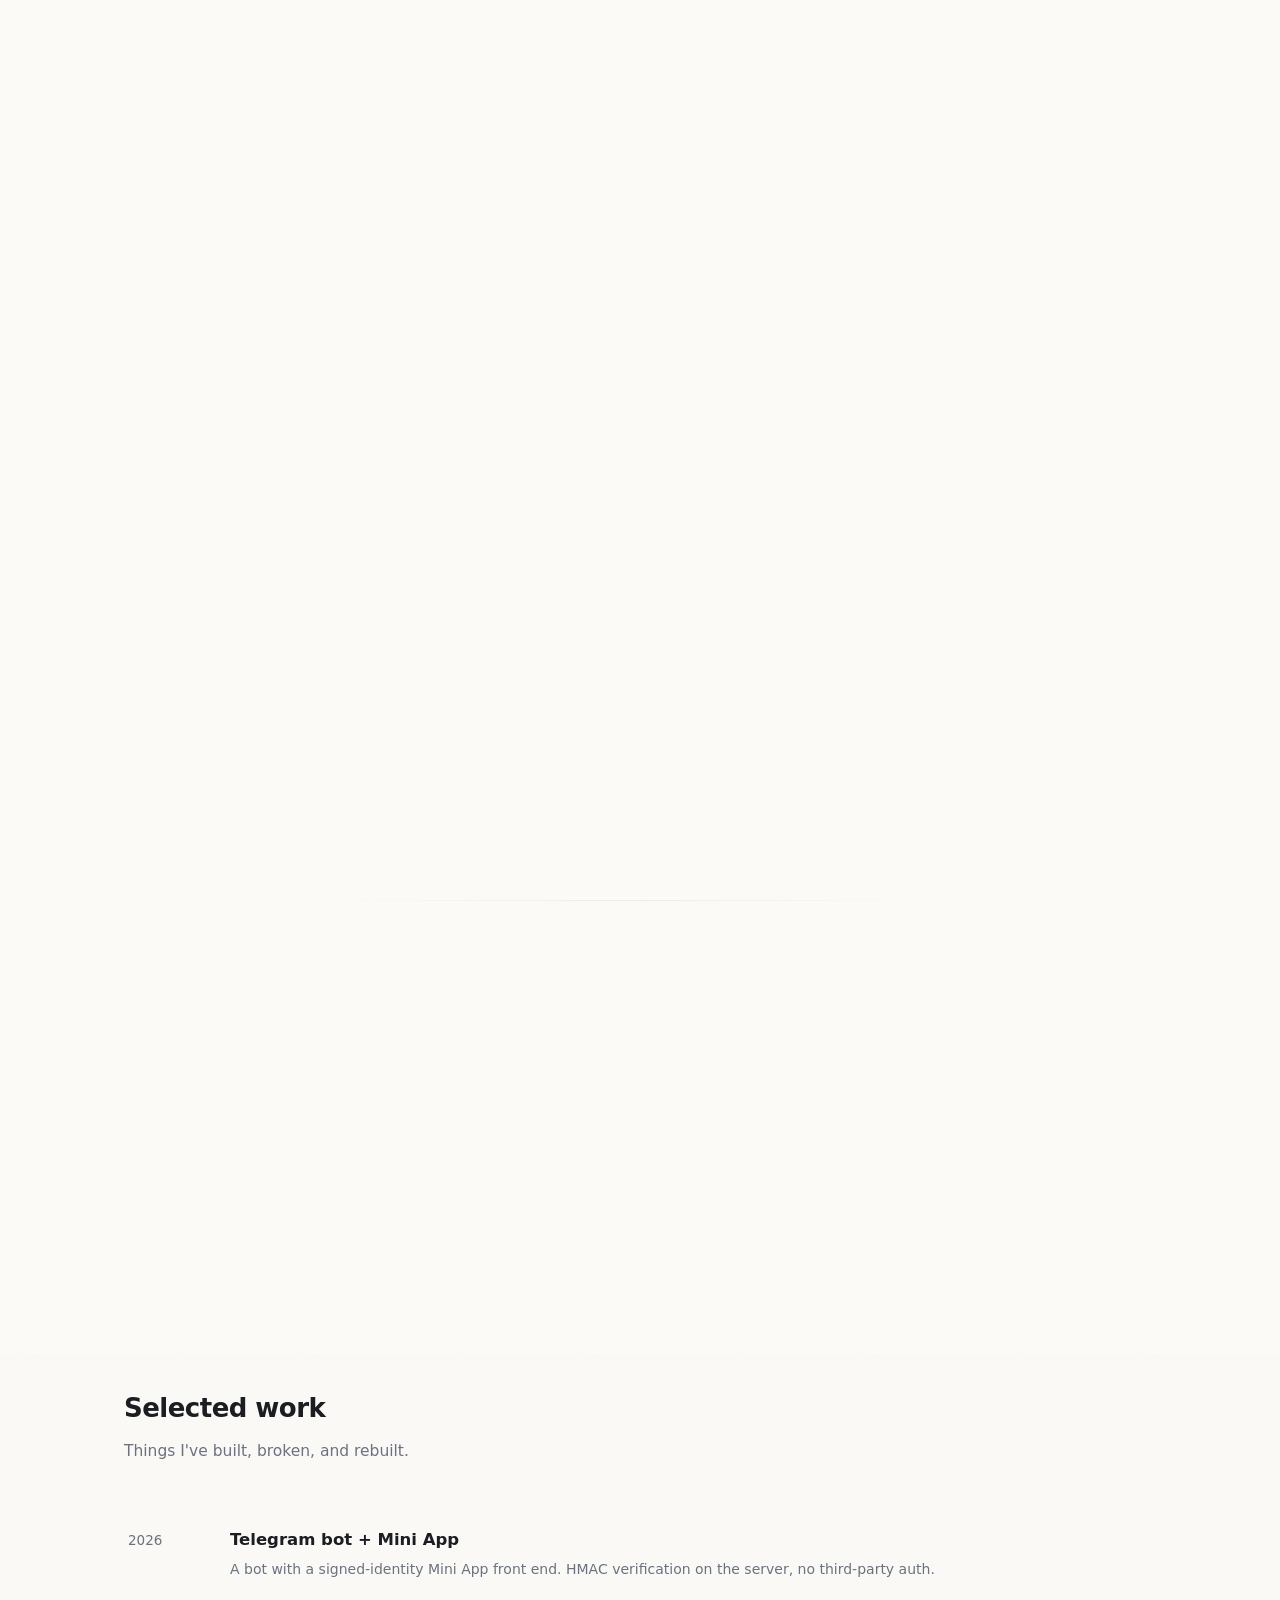
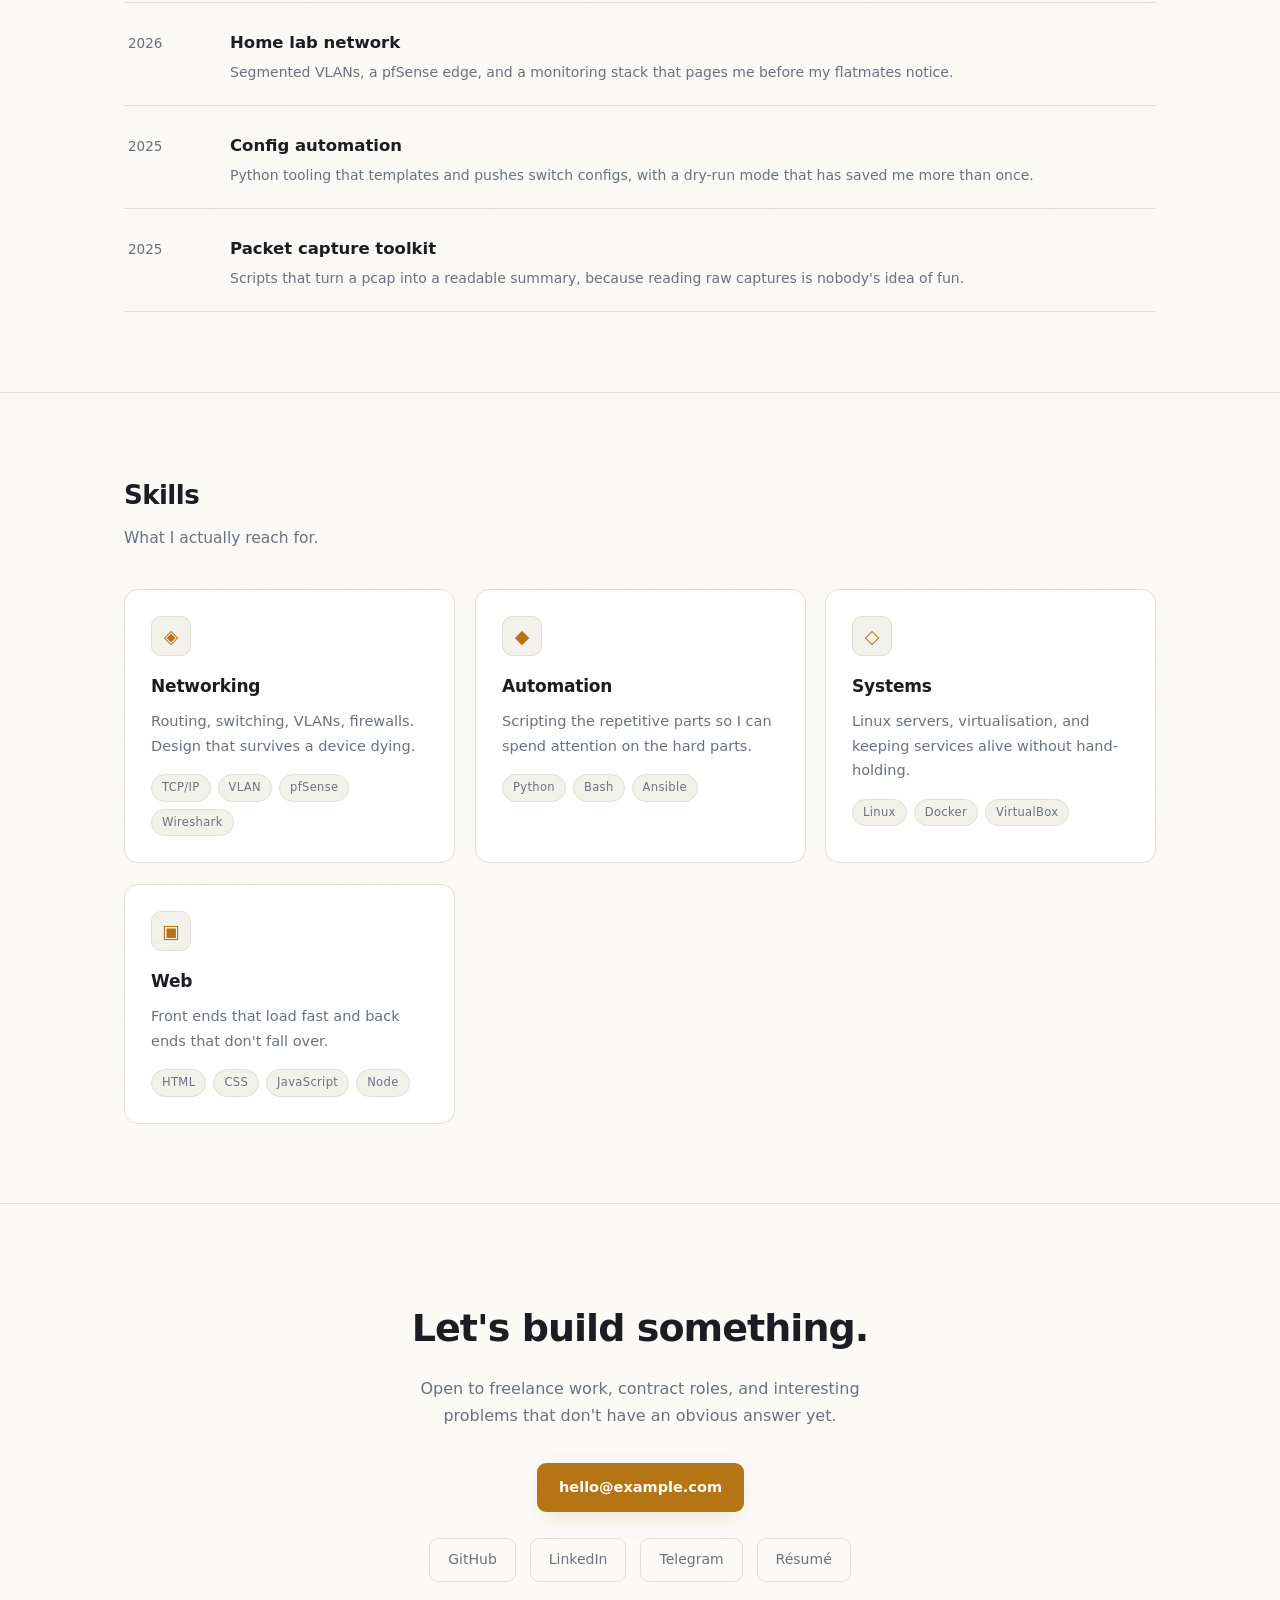
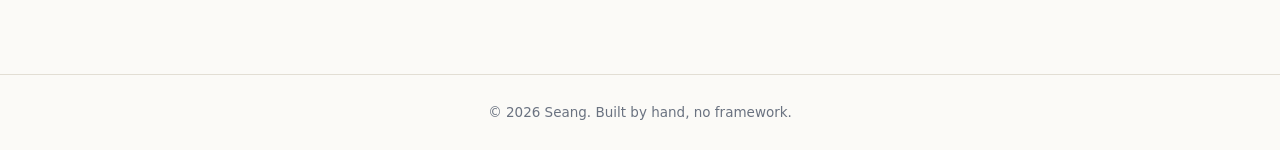
==== index.html @ 0804a8bb "Add files via upload" ====
<!DOCTYPE html>
<html lang="en" class="no-js">
<head>
<meta charset="UTF-8">
<meta name="viewport" content="width=device-width, initial-scale=1">
<title>THONG Mengsieng</title>
<meta name="description" content="Portfolio and project notes.">

<!-- ============ ICONS ============ -->
<link rel="icon" href="favicon.ico" sizes="any">
<link rel="icon" type="image/svg+xml" href="icon.svg">
<link rel="icon" type="image/png" sizes="16x16" href="favicon-16.png">
<link rel="icon" type="image/png" sizes="32x32" href="favicon-32.png">
<link rel="icon" type="image/png" sizes="48x48" href="favicon-48.png">
<link rel="apple-touch-icon" sizes="180x180" href="apple-touch-icon.png">
<link rel="manifest" href="site.webmanifest">
<meta name="theme-color" content="#0b0d12" media="(prefers-color-scheme: dark)">
<meta name="theme-color" content="#fbfaf7" media="(prefers-color-scheme: light)">
<!-- Runs before paint: if JS is on, drop the no-js class so animations arm. -->
<script>document.documentElement.classList.remove('no-js');</script>
<link rel="stylesheet" href="styles.css">
</head>
<body>

<!-- ============ PRELOADER ============ -->
<div class="preloader" id="preloader">
  <div class="pre-inner">
    <div class="pre-mark">◆</div>
    <div class="pre-bar"><span class="pre-fill" id="preFill"></span></div>
    <div class="pre-count" id="preCount">0</div>
  </div>
  <div class="pre-curtain c1"></div>
  <div class="pre-curtain c2"></div>
</div>

<!-- Reading progress bar, driven by scroll position -->
<div class="progress" id="progress" aria-hidden="true"></div>

<!-- Particle constellation field -->
<canvas class="field" id="field" aria-hidden="true"></canvas>

<!-- Cursor spotlight: follows the pointer, pure CSS gradient -->
<div class="spotlight" id="spotlight" aria-hidden="true"></div>

<!-- Custom cursor: instant dot + trailing ring -->
<div class="cursor-dot" id="cursorDot" aria-hidden="true"></div>
<div class="cursor-ring" id="cursorRing" aria-hidden="true"></div>

<!-- Ambient aurora background -->
<div class="aurora" aria-hidden="true">
  <span class="blob b1"></span>
  <span class="blob b2"></span>
  <span class="blob b3"></span>
</div>
<div class="grain" aria-hidden="true"></div>

<header class="nav">
  <div class="wrap nav-inner">
    <a href="#top" class="brand"><span class="dot"></span>SEANG</a>
    <nav class="links">
      <a href="#about">About</a>
      <a href="#work">Work</a>
      <a href="#skills">Skills</a>
      <a href="#contact">Contact</a>
    </nav>
    <button class="theme-toggle" id="themeToggle" aria-label="Toggle color theme" title="Toggle theme">
      <span class="icon-sun">☀</span><span class="icon-moon">☾</span>
    </button>
  </div>
</header>

<main id="top">

  <!-- ============ HERO ============ -->
  <div class="hero" id="hero">
    <div class="wrap" id="heroInner">
      <div class="kicker anim" style="--i:0">Portfolio · 2026</div>

      <h1 class="anim split" data-split style="--i:1">
        THONG
        <span class="grad" id="shimmer">Mengsieng.</span>
      </h1>

      <p class="lede anim" style="--i:2">
        Networking, automation, and the occasional web tool. I care about systems
        that are simple enough to debug at 2am and documented well enough that
        someone else can.
      </p>

      <div class="cta anim" style="--i:3">
        <a href="#work" class="btn primary magnetic"><span>See the work</span></a>
        <a href="#contact" class="btn ghost magnetic"><span>Get in touch</span></a>
      </div>

      <div class="stats anim" style="--i:4">
        <div class="stat">
          <div class="num" data-count="2" data-suffix="+">0</div>
          <div class="lbl">Years in the stack</div>
        </div>
        <div class="stat">
          <div class="num" data-count="35" data-suffix="+">0</div>
          <div class="lbl">Systems shipped</div>
        </div>
        <div class="stat">
          <div class="num" data-count="99" data-suffix="%">0</div>
          <div class="lbl">Uptime, roughly</div>
        </div>
      </div>
    </div>
  </div>

  <!-- ============ TICKER ============ -->
  <div class="ticker" aria-hidden="true">
    <div class="ticker-track">
      <span>Routing</span><span class="sep">◆</span>
      <span>Automation</span><span class="sep">◆</span>
      <span>Linux</span><span class="sep">◆</span>
      <span>Packet analysis</span><span class="sep">◆</span>
      <span>Python</span><span class="sep">◆</span>
      <span>Virtualisation</span><span class="sep">◆</span>
      <span>Monitoring</span><span class="sep">◆</span>
      <span>Firewalls</span><span class="sep">◆</span>
      <span>Routing</span><span class="sep">◆</span>
      <span>Automation</span><span class="sep">◆</span>
      <span>Linux</span><span class="sep">◆</span>
      <span>Packet analysis</span><span class="sep">◆</span>
      <span>Python</span><span class="sep">◆</span>
      <span>Virtualisation</span><span class="sep">◆</span>
      <span>Monitoring</span><span class="sep">◆</span>
      <span>Firewalls</span><span class="sep">◆</span>
    </div>
  </div>

  <!-- ============ ABOUT ============ -->
  <section id="about">
    <div class="wrap">
      <div class="sec-head reveal">
        <h2>About</h2>
        <p>The short version.</p>
      </div>
      <div class="about">
        <div class="reveal" style="--i:0">
          <p>
            I work across the stack, but the through-line is infrastructure:
            networks, servers, and the glue that keeps them talking to each other.
            Most of what I do is making messy things legible.
          </p>
          <p>
            I keep a lab at home for the things I don't want to learn in
            production. Virtual machines, routing, the occasional deliberately
            broken configuration to see how it fails.
          </p>
          <p>
            When I'm not doing that, I'm building small tools that solve one
            problem well instead of ten problems badly.
          </p>
        </div>
        <div class="facts reveal" style="--i:1">
          <h3>At a glance</h3>
          <dl>
            <dt>Based</dt><dd>Cambodia</dd>
            <dt>Focus</dt><dd>Networking</dd>
            <dt>Stack</dt><dd>Python · Node</dd>
            <dt>Lab</dt><dd>GNS3 · VirtualBox</dd>
            <dt>Status</dt><dd>Open to work</dd>
          </dl>
        </div>
      </div>
    </div>
  </section>

  <!-- ============ WORK ============ -->
  <section id="work">
    <div class="wrap">
      <div class="sec-head reveal">
        <h2>Selected work</h2>
        <p>Things I've built, broken, and rebuilt.</p>
      </div>
      <div class="work">
        <a href="#" class="work-item reveal" style="--i:0">
          <span class="yr">2026</span>
          <span class="body">
            <span class="t">Telegram bot + Mini App</span>
            <span class="d">A bot with a signed-identity Mini App front end. HMAC verification on the server, no third-party auth.</span>
          </span>
          <span class="go">→</span>
        </a>
        <a href="#" class="work-item reveal" style="--i:1">
          <span class="yr">2026</span>
          <span class="body">
            <span class="t">Home lab network</span>
            <span class="d">Segmented VLANs, a pfSense edge, and a monitoring stack that pages me before my flatmates notice.</span>
          </span>
          <span class="go">→</span>
        </a>
        <a href="#" class="work-item reveal" style="--i:2">
          <span class="yr">2025</span>
          <span class="body">
            <span class="t">Config automation</span>
            <span class="d">Python tooling that templates and pushes switch configs, with a dry-run mode that has saved me more than once.</span>
          </span>
          <span class="go">→</span>
        </a>
        <a href="#" class="work-item reveal" style="--i:3">
          <span class="yr">2025</span>
          <span class="body">
            <span class="t">Packet capture toolkit</span>
            <span class="d">Scripts that turn a pcap into a readable summary, because reading raw captures is nobody's idea of fun.</span>
          </span>
          <span class="go">→</span>
        </a>
      </div>
    </div>
  </section>

  <!-- ============ SKILLS ============ -->
  <section id="skills">
    <div class="wrap">
      <div class="sec-head reveal">
        <h2>Skills</h2>
        <p>What I actually reach for.</p>
      </div>
      <div class="grid">
        <div class="card reveal tilt" style="--i:0">
          <div class="shine"></div>
          <div class="icon">◈</div>
          <h3>Networking</h3>
          <p>Routing, switching, VLANs, firewalls. Design that survives a device dying.</p>
          <div class="tags"><span class="tag">TCP/IP</span><span class="tag">VLAN</span><span class="tag">pfSense</span><span class="tag">Wireshark</span></div>
        </div>
        <div class="card reveal tilt" style="--i:1">
          <div class="shine"></div>
          <div class="icon">◆</div>
          <h3>Automation</h3>
          <p>Scripting the repetitive parts so I can spend attention on the hard parts.</p>
          <div class="tags"><span class="tag">Python</span><span class="tag">Bash</span><span class="tag">Ansible</span></div>
        </div>
        <div class="card reveal tilt" style="--i:2">
          <div class="shine"></div>
          <div class="icon">◇</div>
          <h3>Systems</h3>
          <p>Linux servers, virtualisation, and keeping services alive without hand-holding.</p>
          <div class="tags"><span class="tag">Linux</span><span class="tag">Docker</span><span class="tag">VirtualBox</span></div>
        </div>
        <div class="card reveal tilt" style="--i:3">
          <div class="shine"></div>
          <div class="icon">▣</div>
          <h3>Web</h3>
          <p>Front ends that load fast and back ends that don't fall over.</p>
          <div class="tags"><span class="tag">HTML</span><span class="tag">CSS</span><span class="tag">JavaScript</span><span class="tag">Node</span></div>
        </div>
      </div>
    </div>
  </section>

  <!-- ============ CONTACT ============ -->
  <section id="contact" class="contact">
    <div class="wrap">
      <h2 class="reveal">Let's build something.</h2>
      <p class="reveal" style="--i:1">Open to freelance work, contract roles, and interesting problems that don't have an obvious answer yet.</p>
      <div class="cta reveal" style="--i:2">
        <a href="mailto:hello@example.com" class="btn primary magnetic"><span>hello@example.com</span></a>
      </div>
      <div class="socials reveal" style="--i:3">
        <a href="#">GitHub</a>
        <a href="#">LinkedIn</a>
        <a href="#">Telegram</a>
        <a href="#">Résumé</a>
      </div>
    </div>
  </section>

</main>

<footer>
  <div class="wrap">© 2026 Seang. Built by hand, no framework.</div>
</footer>

<!-- Back to top, appears after you scroll -->
<button class="to-top" id="toTop" aria-label="Back to top">↑</button>

<script src="script.js"></script>
</body>
</html>
---- styles.css ----
/* ==========================================================================
   styles.css — presentation + motion.
   Sections:
     1  Theme tokens        6  About
     2  Reset               7  Cards + tilt
     3  Ambient layers      8  Work list
     4  Navigation          9  Contact + footer
     5  Hero + stats       10  Motion system (keyframes, reveal, reduced-motion)
   ========================================================================== */

/* --------------------------------------------------------------------------
   1. THEME TOKENS
   -------------------------------------------------------------------------- */
:root{
  --bg:#0b0d12;
  --panel:#141821;
  --panel-2:#1b202b;
  --line:#272d3a;
  --ink:#e9edf5;
  --dim:#98a2b4;
  --accent:#c48c32;
  --accent-2:#6fb3ff;
  --accent-3:#c86fd6;
  --accent-ink:#1a1305;
  --glow:rgba(224,164,74,.30);
  --shadow:0 18px 44px rgba(0,0,0,.46);
  --radius:14px;
  --maxw:1080px;
  --ease:cubic-bezier(.22,.68,.32,1);
  --ease-out:cubic-bezier(.16,1,.3,1);
}

[data-theme="light"]{
  --bg:#fbfaf7;
  --panel:#ffffff;
  --panel-2:#f3f1eb;
  --line:#e2ded4;
  --ink:#1b1d22;
  --dim:#6a7280;
  --accent:#b57514;
  --accent-2:#2563c9;
  --accent-3:#8b3fa0;
  --accent-ink:#ffffff;
  --glow:rgba(181,117,20,.22);
  --shadow:0 18px 44px rgba(20,20,30,.12);
}

/* --------------------------------------------------------------------------
   2. RESET
   -------------------------------------------------------------------------- */
*{box-sizing:border-box;margin:0;padding:0}
html{scroll-behavior:smooth}
body{
  background:var(--bg);
  color:var(--ink);
  font:16px/1.7 ui-sans-serif,system-ui,"Segoe UI",Roboto,Helvetica,Arial,sans-serif;
  -webkit-font-smoothing:antialiased;
  transition:background .3s ease,color .3s ease;
  overflow-x:hidden;
}
a{color:inherit;text-decoration:none}
img{max-width:100%;display:block}
.wrap{max-width:var(--maxw);margin:0 auto;padding:0 24px;position:relative;z-index:2}

/* Scroll lock while the preloader is on screen. */
body.locked{overflow:hidden}

/* --------------------------------------------------------------------------
   3. AMBIENT LAYERS — canvas field, aurora blobs, grain, spotlight, cursor
   -------------------------------------------------------------------------- */

/* Particle constellation, drawn by script.js. */
.field{
  position:fixed;inset:0;z-index:0;pointer-events:none;
  width:100%;height:100%;opacity:.85;
}

/* Slow-drifting color fields behind everything. */
.aurora{
  position:fixed;inset:0;z-index:0;pointer-events:none;overflow:hidden;
  opacity:.55;filter:blur(90px);
}
.blob{position:absolute;border-radius:50%;display:block;will-change:transform}
.b1{
  width:46vw;height:46vw;left:-10vw;top:-12vw;
  background:radial-gradient(circle,var(--accent),transparent 68%);
  animation:drift1 26s var(--ease) infinite alternate;
}
.b2{
  width:40vw;height:40vw;right:-8vw;top:18vh;
  background:radial-gradient(circle,var(--accent-2),transparent 68%);
  animation:drift2 32s var(--ease) infinite alternate;
}
.b3{
  width:34vw;height:34vw;left:32vw;bottom:-14vw;
  background:radial-gradient(circle,var(--accent-3),transparent 70%);
  animation:drift3 38s var(--ease) infinite alternate;
}

@keyframes drift1{
  0%{transform:translate3d(0,0,0) scale(1)}
  50%{transform:translate3d(9vw,7vh,0) scale(1.16)}
  100%{transform:translate3d(-4vw,13vh,0) scale(.94)}
}
@keyframes drift2{
  0%{transform:translate3d(0,0,0) scale(1.05)}
  50%{transform:translate3d(-11vw,9vh,0) scale(.9)}
  100%{transform:translate3d(5vw,-6vh,0) scale(1.2)}
}
@keyframes drift3{
  0%{transform:translate3d(0,0,0) scale(.95)}
  50%{transform:translate3d(7vw,-11vh,0) scale(1.18)}
  100%{transform:translate3d(-9vw,4vh,0) scale(1)}
}

/* Film grain — stops the gradients from looking like plastic. */
.grain{
  position:fixed;inset:-200%;z-index:1;pointer-events:none;opacity:.035;
  background-image:url("data:image/svg+xml,%3Csvg xmlns='http://www.w3.org/2000/svg' width='140' height='140'%3E%3Cfilter id='n'%3E%3CfeTurbulence type='fractalNoise' baseFrequency='.85' numOctaves='3'/%3E%3C/filter%3E%3Crect width='140' height='140' filter='url(%23n)'/%3E%3C/svg%3E");
  animation:grain 7s steps(6) infinite;
}
@keyframes grain{
  0%,100%{transform:translate(0,0)}
  20%{transform:translate(-3%,2%)}
  40%{transform:translate(2%,-3%)}
  60%{transform:translate(-2%,-2%)}
  80%{transform:translate(3%,3%)}
}

/* Cursor spotlight. Position is set by script.js. */
.spotlight{
  position:fixed;top:0;left:0;width:620px;height:620px;z-index:1;
  pointer-events:none;opacity:0;border-radius:50%;
  background:radial-gradient(circle,var(--glow),transparent 62%);
  transform:translate(-50%,-50%);
  transition:opacity .5s ease;
  will-change:transform;
}
.spotlight.on{opacity:1}

/* Reading progress bar. */
.progress{
  position:fixed;top:0;left:0;height:2px;width:0;z-index:100;
  background:linear-gradient(90deg,var(--accent),var(--accent-2),var(--accent-3));
  box-shadow:0 0 14px var(--glow);
  transition:width .1s linear;
}

/* --------------------------------------------------------------------------
   3b. CUSTOM CURSOR — instant dot, trailing ring
   The native cursor stays visible; these sit on top of it.
   -------------------------------------------------------------------------- */
.cursor-dot,
.cursor-ring{
  position:fixed;top:0;left:0;z-index:9999;pointer-events:none;
  border-radius:50%;opacity:0;
  transition:opacity .3s ease;
  will-change:transform;
}
.cursor-dot{
  width:6px;height:6px;background:var(--accent);
  transform:translate(-50%,-50%);
}
.cursor-ring{
  width:34px;height:34px;border:1.5px solid var(--accent);
  transform:translate(-50%,-50%);
  transition:opacity .3s ease,width .3s var(--ease-out),height .3s var(--ease-out),
             background-color .3s ease,border-color .3s ease;
}
.cursor-ring.grow{
  width:62px;height:62px;
  background-color:color-mix(in srgb, var(--accent) 14%, transparent);
  border-color:var(--accent-2);
}
body.cursor-on .cursor-dot,
body.cursor-on .cursor-ring{opacity:1}

/* --------------------------------------------------------------------------
   3c. PRELOADER
   Counter runs 0-100, then two curtains slide away and the page is revealed.
   -------------------------------------------------------------------------- */
.preloader{
  position:fixed;inset:0;z-index:10000;
  display:grid;place-items:center;
  background:var(--bg);
}
.pre-inner{
  position:relative;z-index:2;text-align:center;
  transition:opacity .5s ease,transform .5s var(--ease-out);
}
.pre-mark{
  font-size:34px;color:var(--accent);margin-bottom:22px;
  animation:preSpin 3.4s var(--ease) infinite;
  display:inline-block;
}
@keyframes preSpin{
  0%,100%{transform:rotate(0deg) scale(1);opacity:.75}
  50%{transform:rotate(180deg) scale(1.18);opacity:1}
}
.pre-bar{
  width:210px;height:2px;background:var(--line);border-radius:2px;
  overflow:hidden;margin:0 auto;
}
.pre-fill{
  display:block;height:100%;width:0;
  background:linear-gradient(90deg,var(--accent),var(--accent-2));
}
.pre-count{
  margin-top:14px;font-size:12px;letter-spacing:.24em;
  color:var(--dim);font-variant-numeric:tabular-nums;
}

/* The two curtains that wipe away. */
.pre-curtain{
  position:absolute;left:0;width:100%;height:50.5%;
  background:var(--bg);
  transition:transform .85s cubic-bezier(.76,0,.24,1);
}
.pre-curtain.c1{top:0}
.pre-curtain.c2{bottom:0}

.preloader.done .pre-inner{opacity:0;transform:translateY(-14px)}
.preloader.done .pre-curtain.c1{transform:translateY(-100%)}
.preloader.done .pre-curtain.c2{transform:translateY(100%)}
.preloader.done{pointer-events:none}

/* --------------------------------------------------------------------------
   3d. SPLIT-TEXT REVEAL
   script.js wraps each word in a span; these animate them up in sequence.
   -------------------------------------------------------------------------- */
.split .word{
  display:inline-block;overflow:hidden;
  vertical-align:top;
}
.split .word > span{
  display:inline-block;
  transform:translateY(105%) rotate(4deg);
  opacity:0;
  animation:wordUp .95s var(--ease-out) forwards;
  animation-delay:calc(var(--wi,0) * 55ms + 320ms);
}
@keyframes wordUp{
  to{transform:translateY(0) rotate(0deg);opacity:1}
}
/* The gradient span inside the h1 must not be broken by the wrapper. */
.split .grad .word > span{
  background:inherit;
  -webkit-background-clip:text;background-clip:text;
}

/* --------------------------------------------------------------------------
   4. NAVIGATION
   -------------------------------------------------------------------------- */
header.nav{
  position:sticky;top:0;z-index:50;
  background:color-mix(in srgb, var(--bg) 82%, transparent);
  backdrop-filter:blur(14px) saturate(1.4);
  border-bottom:1px solid var(--line);
}
.nav-inner{display:flex;align-items:center;justify-content:space-between;height:64px;gap:18px}

.brand{
  font-weight:800;letter-spacing:-.02em;font-size:17px;
  display:flex;align-items:center;gap:9px;white-space:nowrap;
}
.brand .dot{
  width:9px;height:9px;border-radius:50%;background:var(--accent);
  box-shadow:0 0 12px var(--accent);
  animation:pulse 2.6s ease-in-out infinite;
}
@keyframes pulse{
  0%,100%{box-shadow:0 0 8px var(--accent);transform:scale(1)}
  50%{box-shadow:0 0 20px var(--accent);transform:scale(1.25)}
}

nav.links{display:flex;gap:26px;font-size:14.5px;color:var(--dim);margin-left:auto}
nav.links a{position:relative;transition:color .2s}
nav.links a::after{
  content:"";position:absolute;left:0;bottom:-5px;height:1.5px;width:100%;
  background:var(--accent);transform:scaleX(0);transform-origin:right;
  transition:transform .32s var(--ease-out);
}
nav.links a:hover{color:var(--ink)}
nav.links a:hover::after{transform:scaleX(1);transform-origin:left}
nav.links a.active{color:var(--ink)}
nav.links a.active::after{transform:scaleX(1)}

.theme-toggle{
  width:38px;height:38px;flex:0 0 38px;
  display:grid;place-items:center;
  background:var(--panel);border:1px solid var(--line);border-radius:10px;
  color:var(--dim);font-size:16px;cursor:pointer;
  transition:border-color .2s,color .2s,transform .3s var(--ease-out);
}
.theme-toggle:hover{border-color:var(--accent);color:var(--ink);transform:translateY(-2px) rotate(-12deg)}
.theme-toggle:active{transform:scale(.9)}
.theme-toggle .icon-sun{display:none}
.theme-toggle .icon-moon{display:block}
[data-theme="light"] .theme-toggle .icon-sun{display:block}
[data-theme="light"] .theme-toggle .icon-moon{display:none}

@media(max-width:640px){nav.links{display:none}}

/* --------------------------------------------------------------------------
   5. HERO + STATS
   -------------------------------------------------------------------------- */
.hero{padding:104px 0 76px;position:relative;overflow:hidden;border-bottom:1px solid var(--line)}

.kicker{
  color:var(--accent);font-size:12px;font-weight:800;
  letter-spacing:.2em;text-transform:uppercase;margin-bottom:18px;
}

h1{
  font-size:clamp(34px,6vw,58px);line-height:1.08;
  letter-spacing:-.03em;font-weight:800;max-width:16ch;
}

/* Animated gradient text. Background is oversized and slides. */
.grad{
  background:linear-gradient(100deg,var(--accent),var(--accent-2),var(--accent-3),var(--accent));
  background-size:300% 100%;
  -webkit-background-clip:text;background-clip:text;color:transparent;
  animation:shimmer 7s linear infinite;
}
@keyframes shimmer{
  0%{background-position:0% 50%}
  100%{background-position:300% 50%}
}

.lede{margin-top:22px;font-size:18px;color:var(--dim);max-width:58ch}

.cta{display:flex;gap:12px;flex-wrap:wrap;margin-top:34px}

/* Buttons. The .magnetic class is driven by script.js (it translates the
   element toward the cursor); CSS only handles the shine sweep. */
.btn{
  position:relative;display:inline-block;padding:12px 22px;border-radius:9px;
  font-size:14.5px;font-weight:700;overflow:hidden;isolation:isolate;
  transition:transform .3s var(--ease-out),filter .2s,border-color .2s,box-shadow .3s;
  will-change:transform;
}
.btn span{position:relative;z-index:2}
.btn::before{
  content:"";position:absolute;inset:0;z-index:1;
  background:linear-gradient(120deg,transparent 30%,rgba(255,255,255,.42) 50%,transparent 70%);
  transform:translateX(-130%);
  transition:transform .75s var(--ease-out);
}
.btn:hover::before{transform:translateX(130%)}
.btn.primary{
  background:var(--accent);color:var(--accent-ink);
  box-shadow:0 8px 26px -8px var(--glow);
}
.btn.primary:hover{filter:brightness(1.08);box-shadow:0 16px 38px -10px var(--glow)}
.btn.ghost{border:1px solid var(--line);color:var(--ink)}
.btn.ghost:hover{border-color:var(--accent);box-shadow:0 12px 30px -14px var(--glow)}
.btn:active{transform:scale(.96)}

/* Stats row */
.stats{
  display:flex;gap:44px;flex-wrap:wrap;margin-top:52px;
  padding-top:30px;border-top:1px solid var(--line);
}
.stat .num{
  font-size:32px;font-weight:800;letter-spacing:-.03em;
  font-variant-numeric:tabular-nums;
  background:linear-gradient(120deg,var(--accent),var(--accent-2));
  -webkit-background-clip:text;background-clip:text;color:transparent;
}
.stat .lbl{font-size:13px;color:var(--dim);margin-top:2px}

/* --------------------------------------------------------------------------
   TICKER — infinite marquee
   -------------------------------------------------------------------------- */
.ticker{
  overflow:hidden;border-bottom:1px solid var(--line);
  padding:16px 0;position:relative;z-index:2;
  mask-image:linear-gradient(90deg,transparent,#000 12%,#000 88%,transparent);
  -webkit-mask-image:linear-gradient(90deg,transparent,#000 12%,#000 88%,transparent);
}
.ticker-track{
  display:flex;gap:26px;width:max-content;
  animation:marquee 34s linear infinite;
  color:var(--dim);font-size:13.5px;letter-spacing:.12em;text-transform:uppercase;
  font-weight:700;
}
.ticker:hover .ticker-track{animation-play-state:paused}
.ticker .sep{color:var(--accent);opacity:.7}
@keyframes marquee{
  0%{transform:translateX(0)}
  100%{transform:translateX(-50%)}
}

/* --------------------------------------------------------------------------
   6. SECTIONS + ABOUT
   -------------------------------------------------------------------------- */
section{padding:80px 0;border-bottom:1px solid var(--line);position:relative;z-index:2}
section:last-of-type{border-bottom:0}
.sec-head{margin-bottom:38px}
.sec-head h2{font-size:26px;letter-spacing:-.02em;font-weight:800}
.sec-head p{color:var(--dim);margin-top:8px;font-size:15.5px}

.about{display:grid;grid-template-columns:1.4fr 1fr;gap:44px;align-items:start}
@media(max-width:760px){.about{grid-template-columns:1fr;gap:30px}}
.about p{color:var(--ink);opacity:.86;margin-bottom:16px}

.facts{
  background:var(--panel);border:1px solid var(--line);
  border-radius:var(--radius);padding:22px;
  transition:transform .4s var(--ease-out),border-color .3s,box-shadow .4s;
}
.facts:hover{transform:translateY(-4px);border-color:var(--accent);box-shadow:var(--shadow)}
.facts h3{
  font-size:12px;letter-spacing:.14em;text-transform:uppercase;
  color:var(--dim);margin-bottom:14px;
}
.facts dl{display:grid;grid-template-columns:auto 1fr;gap:9px 18px;font-size:14.5px}
.facts dt{color:var(--dim)}
.facts dd{text-align:right;font-variant-numeric:tabular-nums}

/* --------------------------------------------------------------------------
   7. CARDS + 3D TILT
   -------------------------------------------------------------------------- */
.grid{display:grid;grid-template-columns:repeat(auto-fit,minmax(290px,1fr));gap:20px}

.card{
  position:relative;overflow:hidden;
  background:var(--panel);border:1px solid var(--line);border-radius:var(--radius);
  padding:26px;
  transition:border-color .3s,box-shadow .4s;
  transform-style:preserve-3d;
  will-change:transform;
}
.card:hover{border-color:var(--accent);box-shadow:var(--shadow)}

/* Light sweep that tracks the pointer across the card. */
.card .shine{
  position:absolute;inset:0;pointer-events:none;opacity:0;
  background:radial-gradient(420px circle at var(--mx,50%) var(--my,50%),
             rgba(255,255,255,.10),transparent 42%);
  transition:opacity .35s ease;
}
.card:hover .shine{opacity:1}

.card .icon{
  width:40px;height:40px;border-radius:10px;background:var(--panel-2);
  display:grid;place-items:center;font-size:19px;margin-bottom:16px;
  border:1px solid var(--line);color:var(--accent);
  transition:transform .45s var(--ease-out),color .3s,border-color .3s;
}
.card:hover .icon{transform:translateY(-3px) rotate(-8deg) scale(1.08);border-color:var(--accent)}
.card h3{font-size:17px;margin-bottom:8px;letter-spacing:-.01em}
.card p{color:var(--dim);font-size:14.5px}

.tags{display:flex;gap:7px;flex-wrap:wrap;margin-top:16px}
.tag{
  font-size:11.5px;padding:3px 10px;border-radius:20px;
  background:var(--panel-2);border:1px solid var(--line);
  color:var(--dim);letter-spacing:.03em;
  transition:color .25s,border-color .25s,transform .25s var(--ease-out);
}
.card:hover .tag{border-color:var(--accent);color:var(--ink)}
.tag:hover{transform:translateY(-2px)}

/* --------------------------------------------------------------------------
   8. WORK LIST
   -------------------------------------------------------------------------- */
.work{display:flex;flex-direction:column;gap:2px}
.work-item{
  position:relative;
  display:grid;grid-template-columns:80px 1fr auto;gap:22px;align-items:baseline;
  padding:20px 4px;border-bottom:1px solid var(--line);
  transition:padding .35s var(--ease-out),background .3s;
  overflow:hidden;
}
/* Accent bar that wipes in from the left on hover. */
.work-item::before{
  content:"";position:absolute;left:0;top:0;bottom:0;width:2px;
  background:linear-gradient(180deg,var(--accent),var(--accent-2));
  transform:scaleY(0);transform-origin:top;
  transition:transform .4s var(--ease-out);
}
.work-item:hover{background:var(--panel);padding-left:16px;padding-right:16px}
.work-item:hover::before{transform:scaleY(1)}

.work-item .yr{color:var(--dim);font-size:13.5px;font-variant-numeric:tabular-nums}
.work-item .body{display:block}
.work-item .t{font-weight:700;font-size:16.5px;display:block;transition:transform .35s var(--ease-out)}
.work-item:hover .t{transform:translateX(6px)}
.work-item .d{color:var(--dim);font-size:14px;margin-top:4px;display:block}
.work-item .go{
  color:var(--accent);font-size:19px;
  opacity:0;transform:translateX(-10px);
  transition:opacity .3s,transform .35s var(--ease-out);
}
.work-item:hover .go{opacity:1;transform:translateX(0)}
@media(max-width:640px){
  .work-item{grid-template-columns:1fr;gap:6px}
  .work-item .go{display:none}
}

/* --------------------------------------------------------------------------
   9. CONTACT + FOOTER
   -------------------------------------------------------------------------- */
.contact{text-align:center;padding:92px 0}
.contact h2{font-size:clamp(26px,4vw,38px);letter-spacing:-.025em;font-weight:800}
.contact p{color:var(--dim);margin:14px auto 30px;max-width:46ch}
.contact .cta{justify-content:center}
.socials{display:flex;gap:14px;justify-content:center;flex-wrap:wrap;margin-top:26px}
.socials a{
  font-size:14px;color:var(--dim);border:1px solid var(--line);
  padding:9px 18px;border-radius:9px;
  transition:color .25s,border-color .25s,transform .3s var(--ease-out),box-shadow .3s;
}
.socials a:hover{
  color:var(--ink);border-color:var(--accent);
  transform:translateY(-3px);box-shadow:0 10px 24px -14px var(--glow);
}

footer{
  border-top:1px solid var(--line);padding:26px 0;
  color:var(--dim);font-size:13.5px;text-align:center;
  position:relative;z-index:2;
}

/* Back-to-top button */
.to-top{
  position:fixed;right:22px;bottom:22px;z-index:60;
  width:44px;height:44px;border-radius:12px;cursor:pointer;
  background:var(--panel);border:1px solid var(--line);color:var(--ink);
  font-size:17px;display:grid;place-items:center;
  opacity:0;transform:translateY(18px) scale(.85);pointer-events:none;
  transition:opacity .35s,transform .45s var(--ease-out),border-color .25s;
}
.to-top.show{opacity:1;transform:none;pointer-events:auto}
.to-top:hover{border-color:var(--accent);transform:translateY(-3px)}

/* --------------------------------------------------------------------------
   10. MOTION SYSTEM
   -------------------------------------------------------------------------- */

/* Hero entrance: elements rise and fade in sequence via --i. */
.anim{
  opacity:0;
  transform:translateY(26px);
  animation:riseIn .9s var(--ease-out) forwards;
  animation-delay:calc(var(--i,0) * 120ms + 120ms);
}
@keyframes riseIn{
  from{opacity:0;transform:translateY(26px)}
  to{opacity:1;transform:none}
}

/* Scroll reveal. --i staggers siblings. */
.reveal{
  opacity:0;
  transform:translateY(30px);
  transition:opacity .8s var(--ease-out),transform .8s var(--ease-out);
  transition-delay:calc(var(--i,0) * 90ms);
}
.reveal.in{opacity:1;transform:none}

/* If JS never runs, nothing should stay invisible. */
.no-js .anim,.no-js .reveal{opacity:1;transform:none;animation:none}

/* Honour the OS setting. Motion off, everything visible, no exceptions. */
@media(prefers-reduced-motion:reduce){
  *,*::before,*::after{
    animation-duration:.001ms !important;
    animation-iteration-count:1 !important;
    transition-duration:.001ms !important;
  }
  html{scroll-behavior:auto}
  .anim,.reveal{opacity:1 !important;transform:none !important}
  .aurora,.grain,.spotlight,.field,.cursor-dot,.cursor-ring{display:none}
  .ticker-track{animation:none}
  .preloader{display:none}
  .split .word > span{transform:none !important;opacity:1 !important;animation:none !important}
}
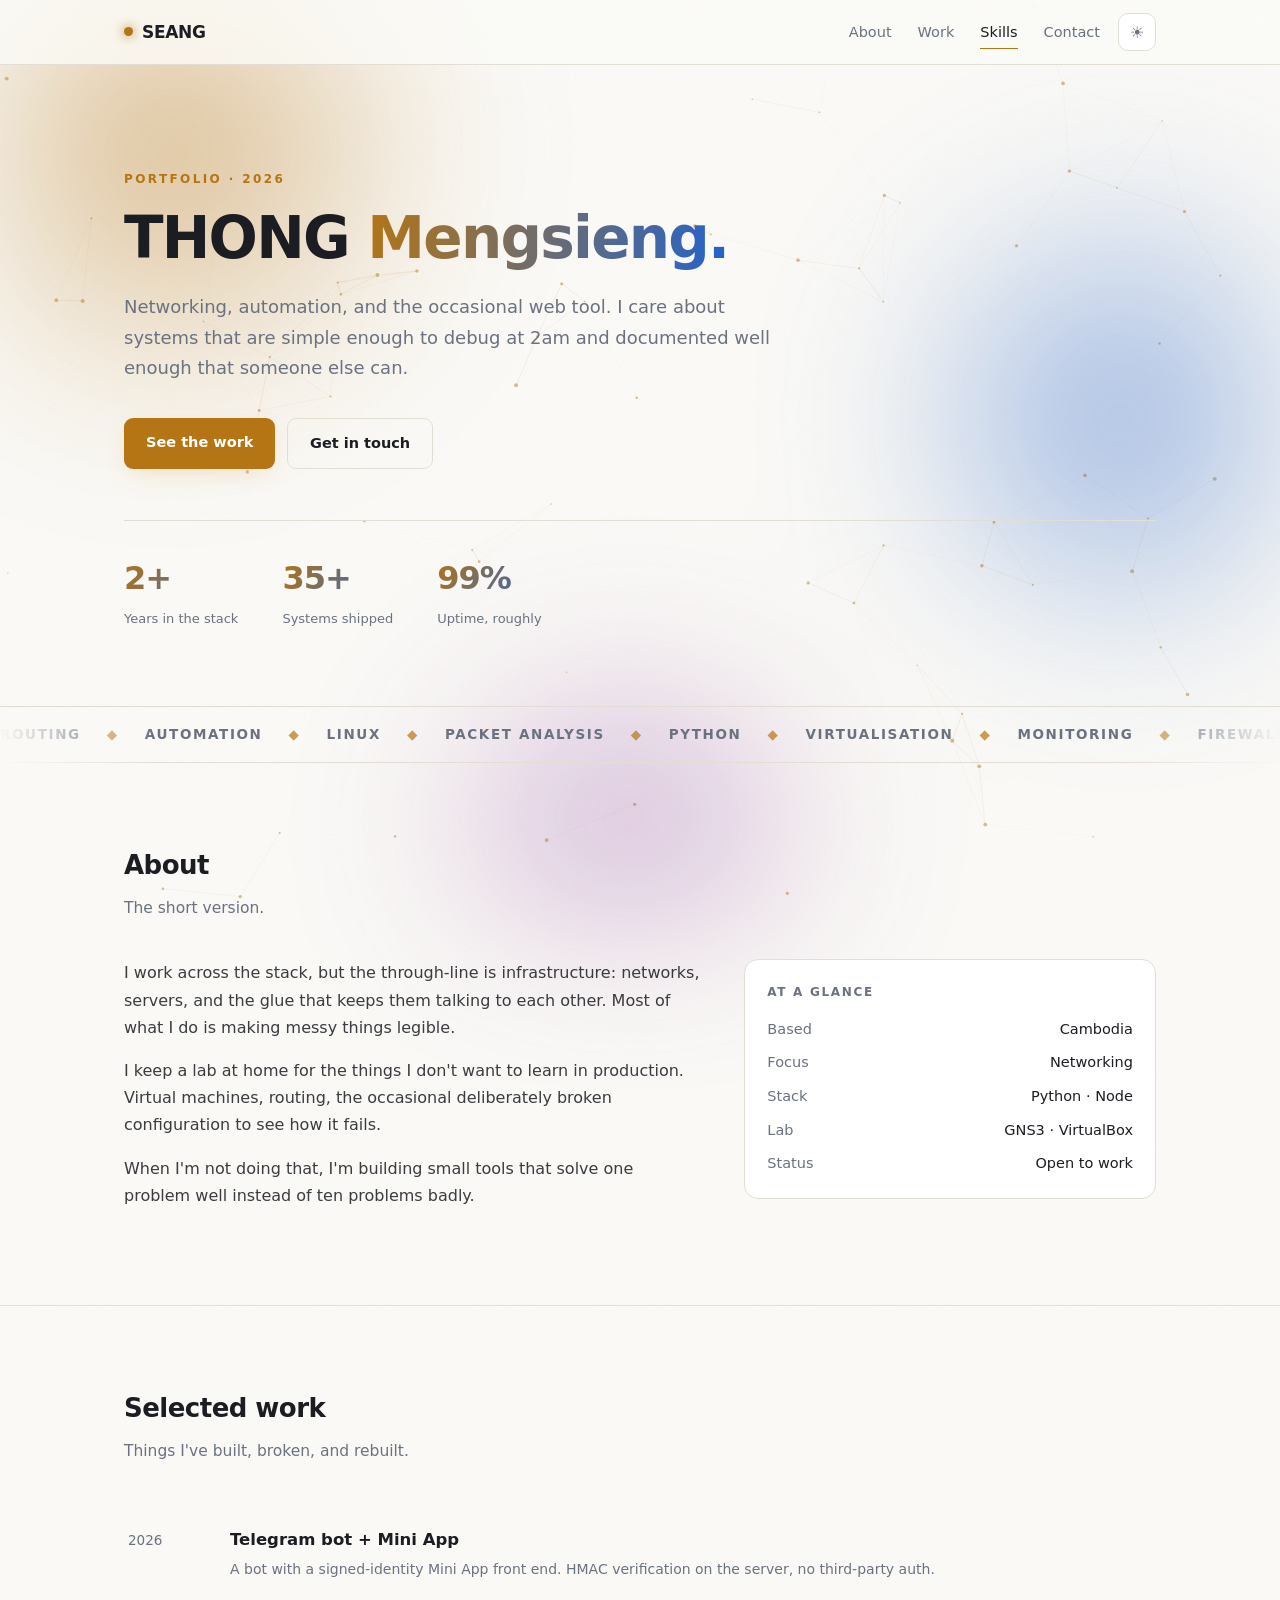
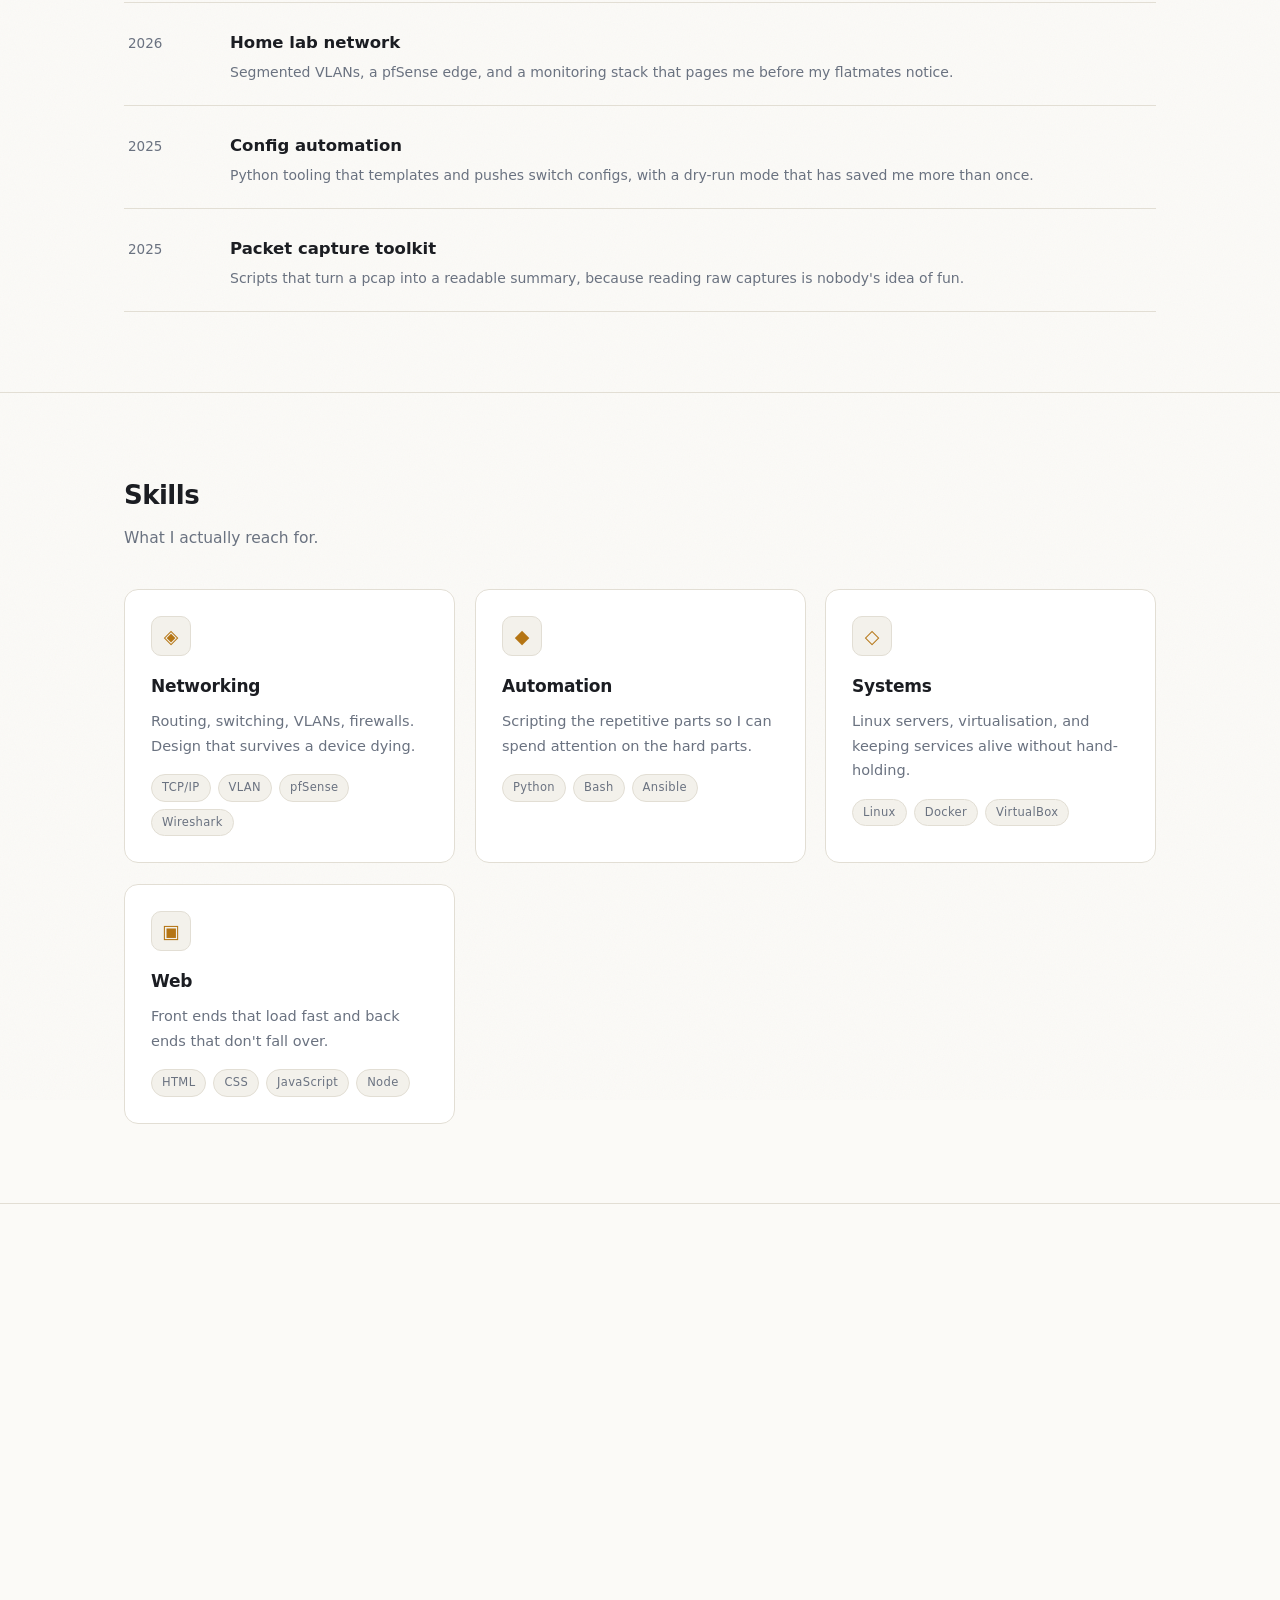
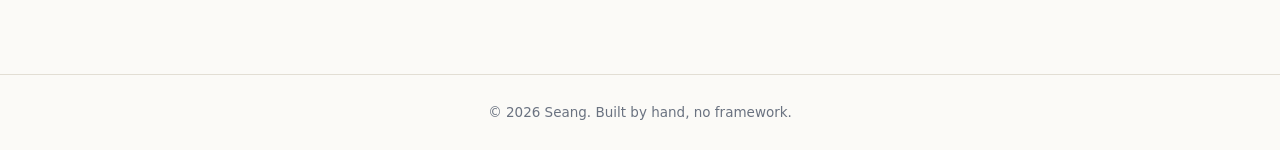
==== commit e9a1f44c: "Update index.html" ====
--- a/index.html
+++ b/index.html
@@ -262,9 +262,9 @@
         <a href="mailto:hello@example.com" class="btn primary magnetic"><span>hello@example.com</span></a>
       </div>
       <div class="socials reveal" style="--i:3">
-        <a href="#">GitHub</a>
+        <a href="https://github.com/SeangGod">GitHub</a>
         <a href="#">LinkedIn</a>
-        <a href="#">Telegram</a>
+        <a href="https://t.me/mengseanggg">Telegram</a>
         <a href="#">Résumé</a>
       </div>
     </div>
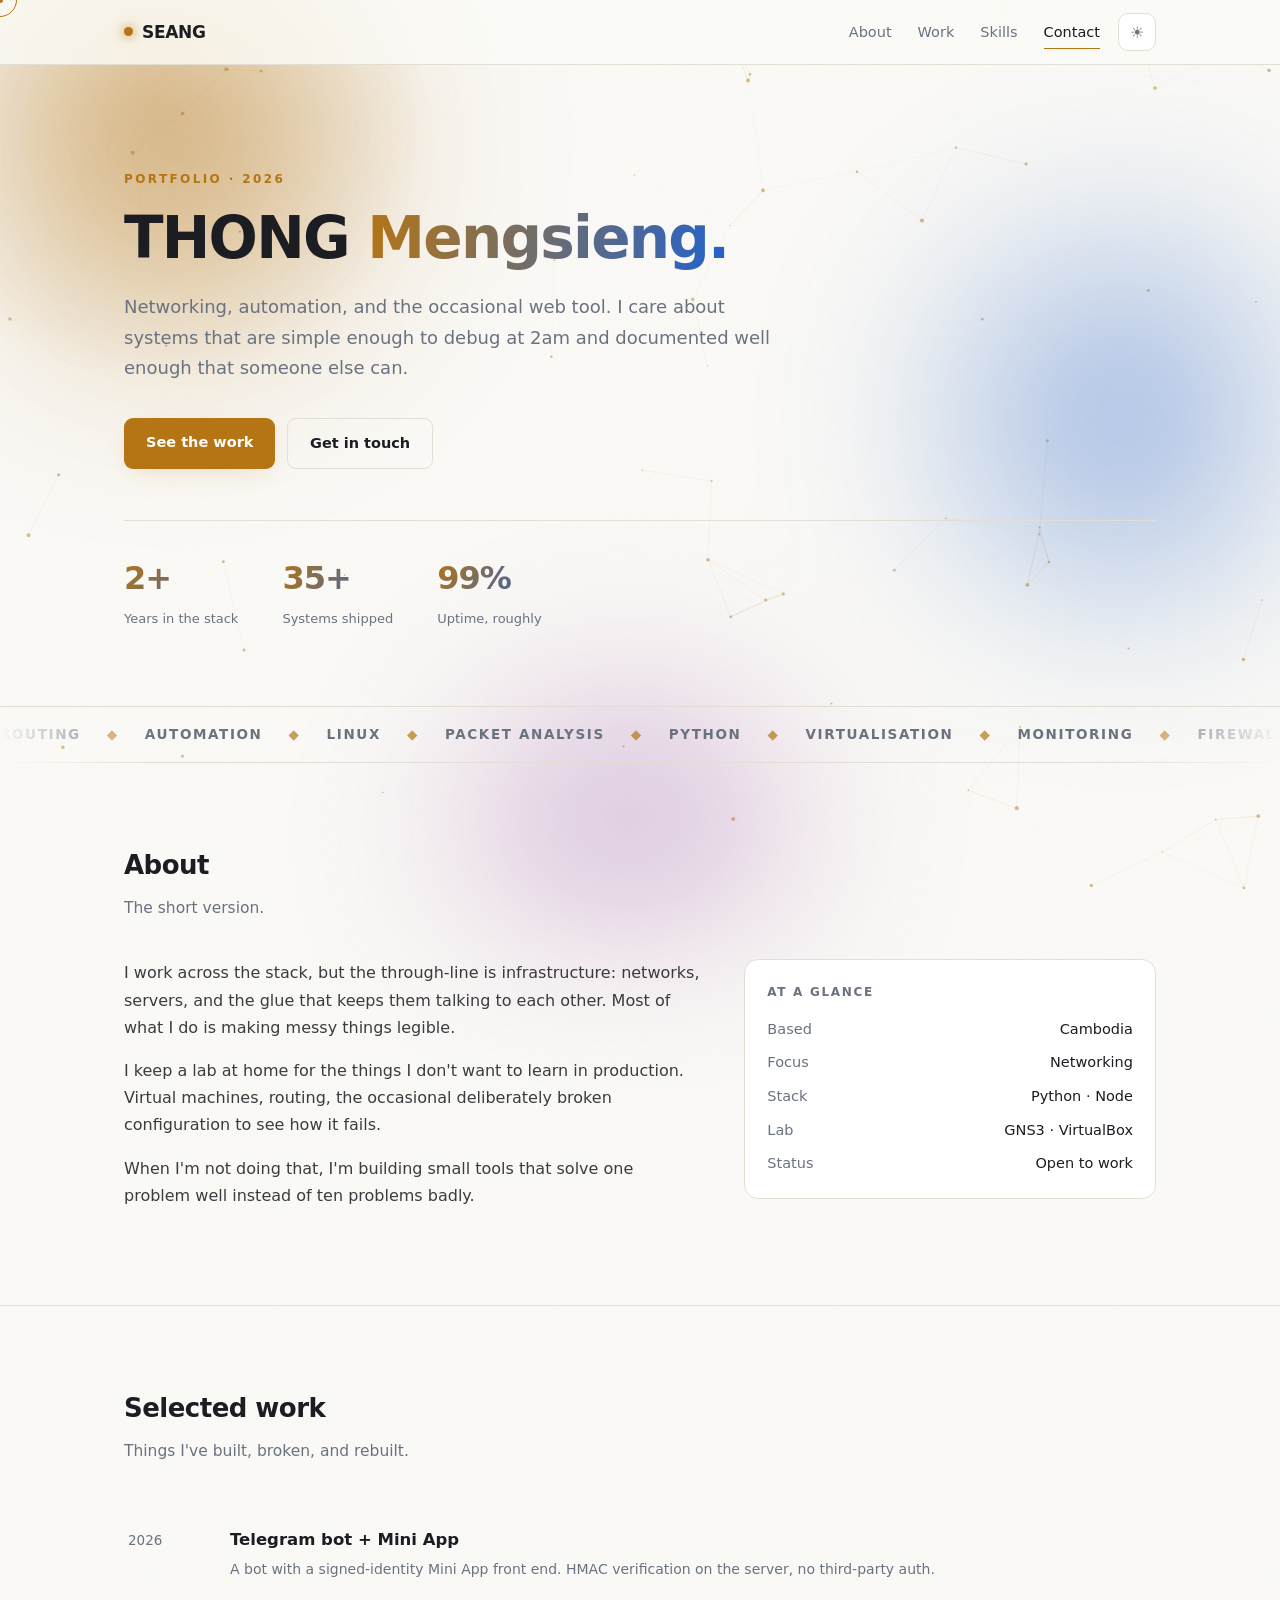
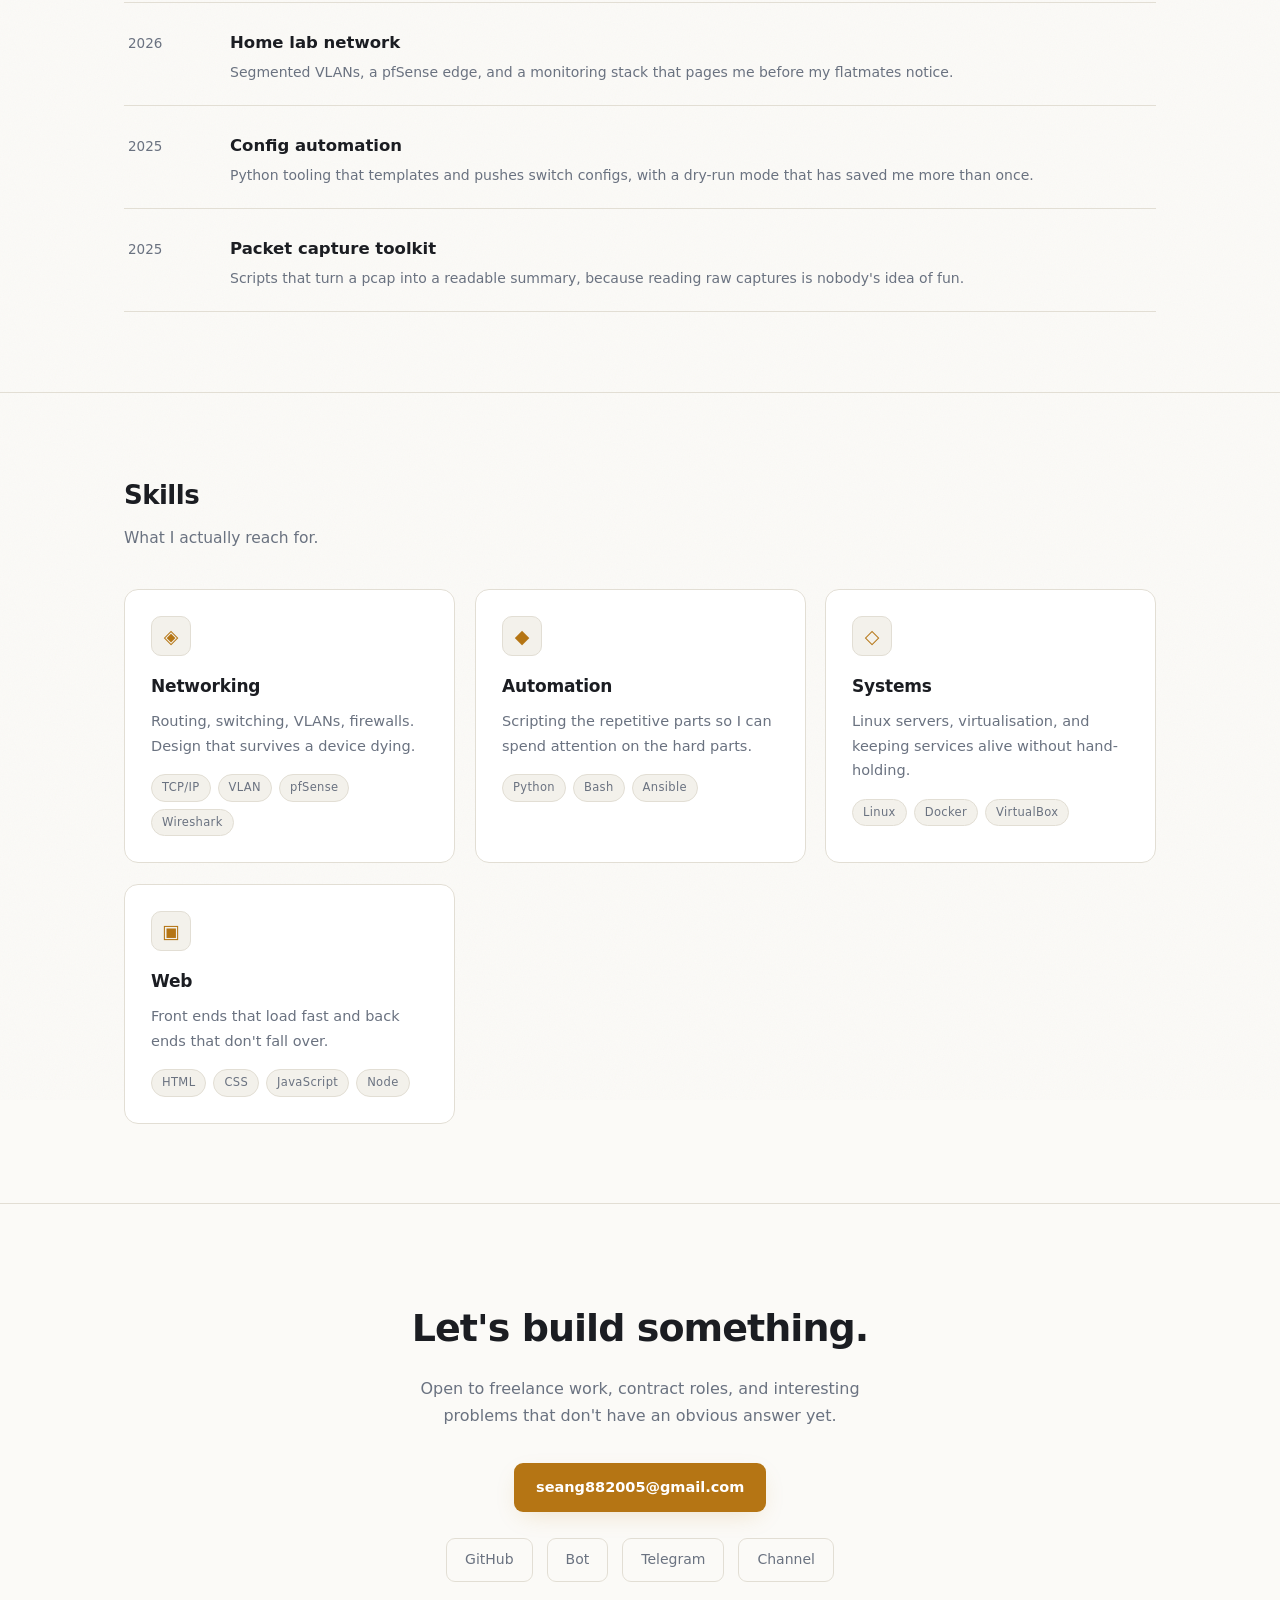
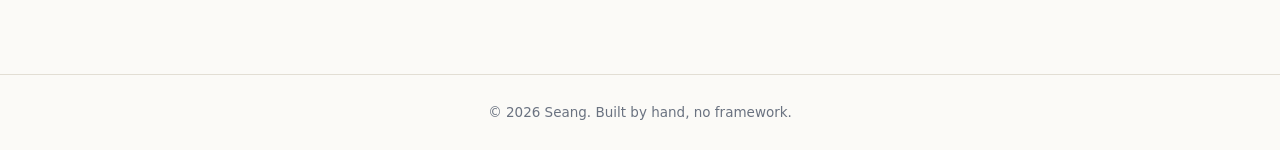
==== commit 5abcf10f: "Update index.html" ====
--- a/index.html
+++ b/index.html
@@ -259,13 +259,13 @@
       <h2 class="reveal">Let's build something.</h2>
       <p class="reveal" style="--i:1">Open to freelance work, contract roles, and interesting problems that don't have an obvious answer yet.</p>
       <div class="cta reveal" style="--i:2">
-        <a href="mailto:hello@example.com" class="btn primary magnetic"><span>hello@example.com</span></a>
+        <a href="seang882005@gmail.com" class="btn primary magnetic"><span>seang882005@gmail.com</span></a>
       </div>
       <div class="socials reveal" style="--i:3">
         <a href="https://github.com/SeangGod">GitHub</a>
-        <a href="#">LinkedIn</a>
+        <a href="https://t.me/hangpremium_bot">Bot</a>
         <a href="https://t.me/mengseanggg">Telegram</a>
-        <a href="#">Résumé</a>
+        <a href="https://t.me/sharingsofteware">Channel</a>
       </div>
     </div>
   </section>
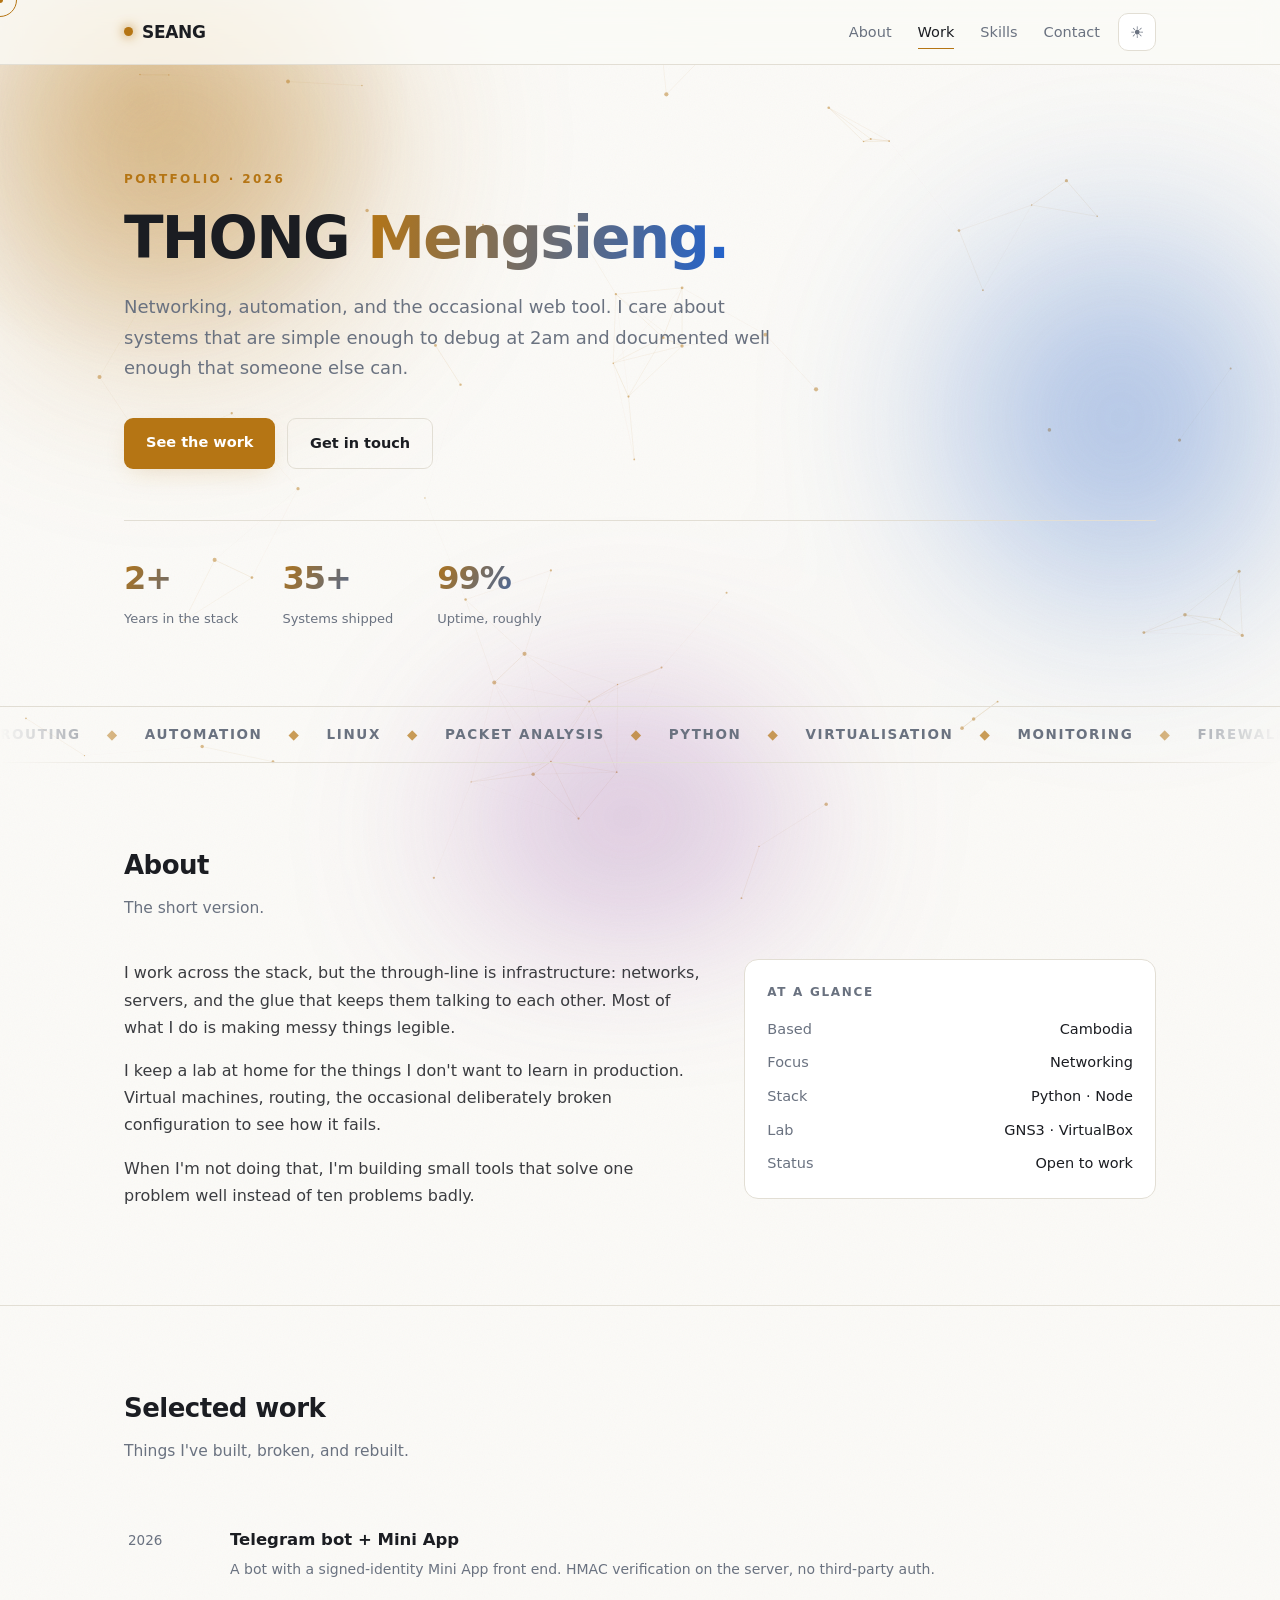
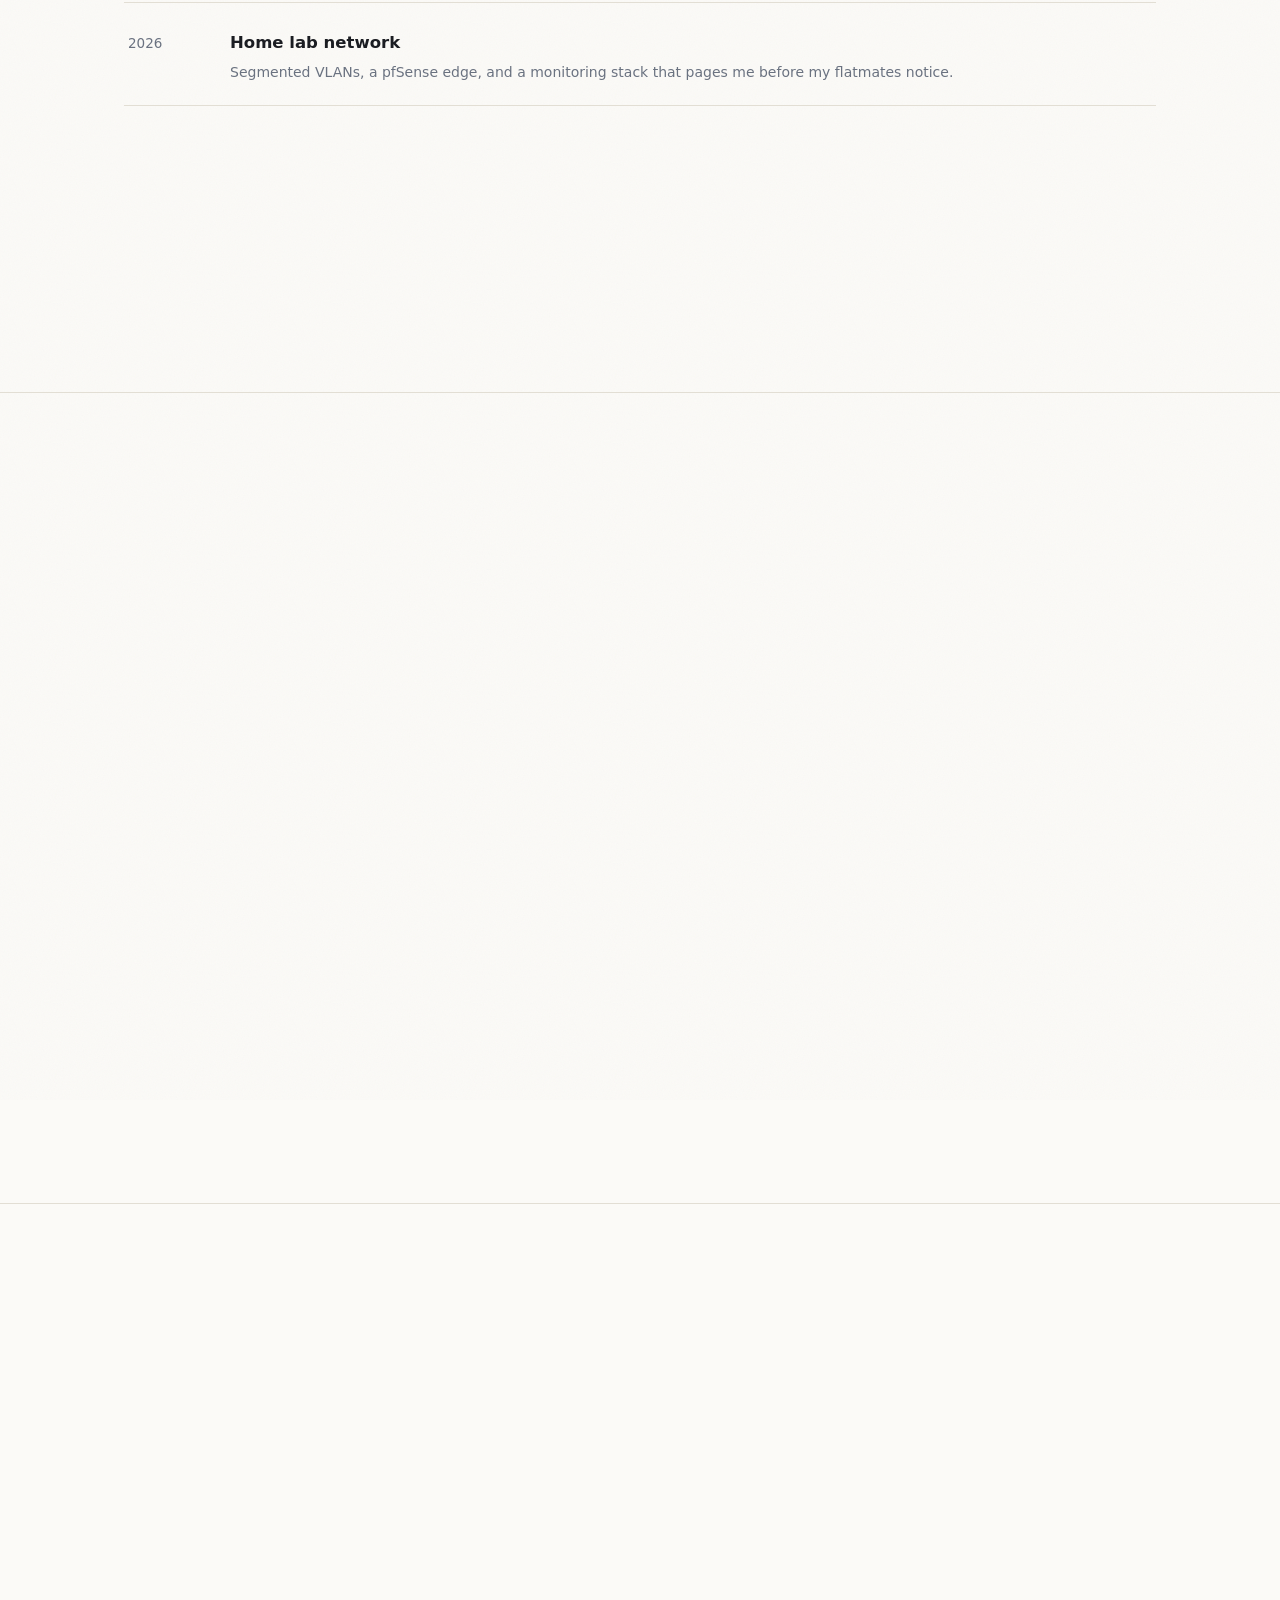
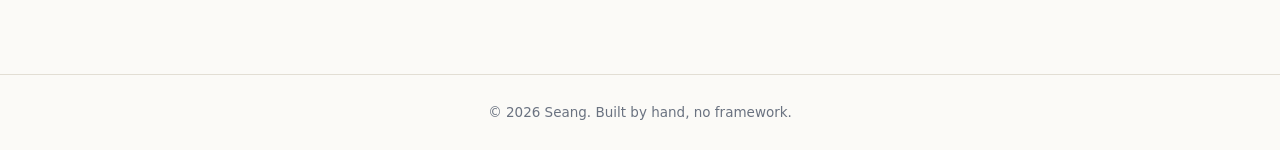
==== commit b8a49443: "Update index.html" ====
--- a/index.html
+++ b/index.html
@@ -259,7 +259,7 @@
       <h2 class="reveal">Let's build something.</h2>
       <p class="reveal" style="--i:1">Open to freelance work, contract roles, and interesting problems that don't have an obvious answer yet.</p>
       <div class="cta reveal" style="--i:2">
-        <a href="seang882005@gmail.com" class="btn primary magnetic"><span>seang882005@gmail.com</span></a>
+        <a href="mailto:seang882005@gmail.com" class="btn primary magnetic"><span>seang882005@gmail.com</span></a>
       </div>
       <div class="socials reveal" style="--i:3">
         <a href="https://github.com/SeangGod">GitHub</a>
